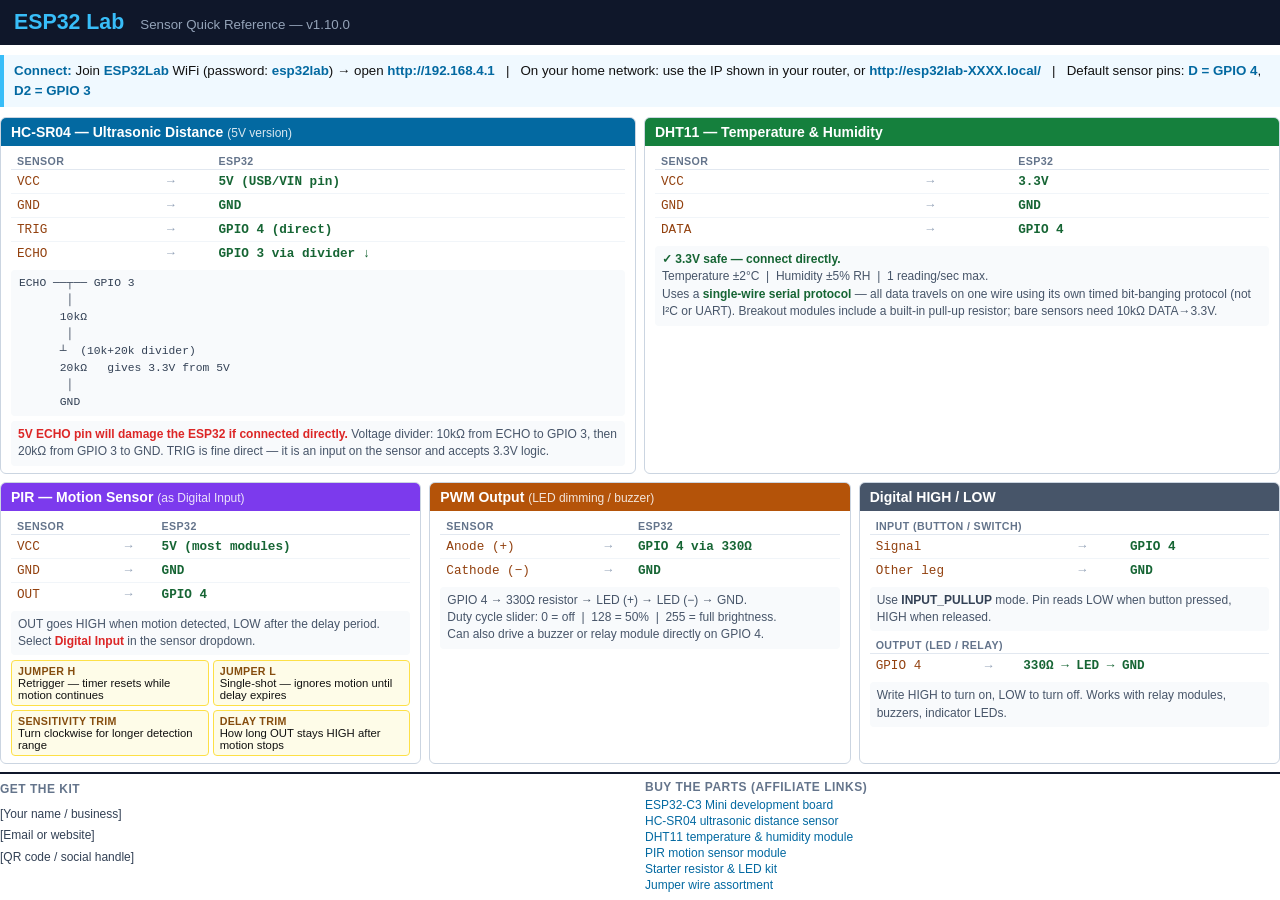
==== handout.html @ ec793209 "v1.10.0 — simple sensor page as default, printable show handout / now serves a stripped-down sensor-" ====
<!DOCTYPE html>
<html lang="en">
<head>
<meta charset="UTF-8">
<title>ESP32 Lab — Sensor Quick Reference</title>
<style>
@page { size: A4; margin: 12mm 14mm; }
*, *::before, *::after { box-sizing: border-box; margin: 0; padding: 0; }
body {
    font-family: Arial, Helvetica, sans-serif;
    font-size: 11pt;
    color: #111;
    background: #fff;
}

/* ── Header ── */
.page-header {
    background: #0f172a;
    color: #38bdf8;
    padding: 10px 14px;
    display: flex;
    align-items: baseline;
    gap: 16px;
    margin-bottom: 10px;
}
.page-header h1 { font-size: 16pt; font-weight: 700; }
.page-header .sub { font-size: 10pt; color: #94a3b8; }
.connect-note {
    background: #f0f9ff;
    border-left: 4px solid #38bdf8;
    padding: 6px 10px;
    font-size: 10pt;
    margin-bottom: 10px;
    line-height: 1.5;
}
.connect-note strong { color: #0369a1; }

/* ── Sensor grid ── */
.grid {
    display: grid;
    grid-template-columns: 1fr 1fr;
    gap: 8px;
    margin-bottom: 8px;
}
.grid.three { grid-template-columns: 1fr 1fr 1fr; }

.sensor {
    border: 1px solid #cbd5e1;
    border-radius: 6px;
    overflow: hidden;
    break-inside: avoid;
}
.sensor-head {
    padding: 6px 10px;
    font-weight: 700;
    font-size: 10.5pt;
    color: #fff;
}
.sensor-head.blue   { background: #0369a1; }
.sensor-head.green  { background: #15803d; }
.sensor-head.purple { background: #7c3aed; }
.sensor-head.amber  { background: #b45309; }
.sensor-head.slate  { background: #475569; }
.sensor-head small { font-weight: 400; font-size: 9pt; opacity: 0.85; }

.sensor-body { padding: 7px 10px; }

/* ── Wiring table ── */
table { width: 100%; border-collapse: collapse; font-size: 9.5pt; margin-bottom: 5px; }
th { text-align: left; font-size: 8pt; text-transform: uppercase; letter-spacing: 0.4px;
     color: #64748b; padding: 2px 6px; border-bottom: 1px solid #e2e8f0; }
td { padding: 4px 6px; border-bottom: 1px solid #f1f5f9; font-family: 'Courier New', monospace; }
tr:last-child td { border-bottom: none; }
.sp { color: #92400e; }
.arr { color: #94a3b8; padding: 0 4px; font-family: Arial, sans-serif; }
.ep { color: #166534; font-weight: 600; }

.note {
    font-size: 9pt;
    color: #475569;
    line-height: 1.45;
    background: #f8fafc;
    border-radius: 4px;
    padding: 5px 7px;
}
.note strong { color: #dc2626; }
.note .ok { color: #166534; font-weight: 600; }

/* ── Voltage divider diagram ── */
.divider {
    font-family: 'Courier New', monospace;
    font-size: 8.5pt;
    color: #334155;
    background: #f8fafc;
    padding: 5px 8px;
    border-radius: 4px;
    margin-bottom: 5px;
    line-height: 1.5;
    white-space: pre;
}

/* ── PIR callouts ── */
.pir-grid { display: grid; grid-template-columns: 1fr 1fr; gap: 4px; margin-top: 5px; }
.pir-item { background: #fefce8; border: 1px solid #fde047; border-radius: 4px; padding: 4px 6px; font-size: 8.5pt; }
.pir-item strong { display: block; color: #854d0e; font-size: 8pt; text-transform: uppercase; letter-spacing: 0.3px; }

/* ── Footer ── */
footer {
    border-top: 2px solid #0f172a;
    margin-top: 8px;
    padding-top: 6px;
    display: grid;
    grid-template-columns: 1fr 1fr;
    gap: 10px;
    font-size: 9pt;
}
footer h4 { font-size: 9pt; text-transform: uppercase; letter-spacing: 0.5px; color: #64748b; margin-bottom: 4px; }
.links a { display: block; color: #0369a1; text-decoration: none; margin-bottom: 2px; font-size: 9pt; }
.contact-block { color: #334155; line-height: 1.6; }
</style>
</head>
<body>

<div class="page-header">
  <h1>ESP32 Lab</h1>
  <span class="sub">Sensor Quick Reference &mdash; v1.10.0</span>
</div>

<div class="connect-note">
  <strong>Connect:</strong> Join <strong>ESP32Lab</strong> WiFi (password: <strong>esp32lab</strong>) &rarr; open <strong>http://192.168.4.1</strong>
  &nbsp;&nbsp;|&nbsp;&nbsp; On your home network: use the IP shown in your router, or <strong>http://esp32lab-XXXX.local/</strong>
  &nbsp;&nbsp;|&nbsp;&nbsp; Default sensor pins: <strong>D&nbsp;=&nbsp;GPIO&nbsp;4</strong>, <strong>D2&nbsp;=&nbsp;GPIO&nbsp;3</strong>
</div>

<!-- Row 1: Distance + Temp/Humidity -->
<div class="grid">

  <div class="sensor">
    <div class="sensor-head blue">HC-SR04 &mdash; Ultrasonic Distance <small>(5V version)</small></div>
    <div class="sensor-body">
      <table>
        <tr><th>Sensor</th><th></th><th>ESP32</th></tr>
        <tr><td class="sp">VCC</td><td class="arr">&rarr;</td><td class="ep">5V (USB/VIN pin)</td></tr>
        <tr><td class="sp">GND</td><td class="arr">&rarr;</td><td class="ep">GND</td></tr>
        <tr><td class="sp">TRIG</td><td class="arr">&rarr;</td><td class="ep">GPIO 4 (direct)</td></tr>
        <tr><td class="sp">ECHO</td><td class="arr">&rarr;</td><td class="ep">GPIO 3 via divider &darr;</td></tr>
      </table>
      <div class="divider">ECHO ──┬── GPIO 3
       │
      10k&#937;
       │
      ┴  (10k+20k divider)
      20k&#937;   gives 3.3V from 5V
       │
      GND</div>
      <div class="note"><strong>5V ECHO pin will damage the ESP32 if connected directly.</strong>
      Voltage divider: 10k&#937; from ECHO to GPIO&nbsp;3, then 20k&#937; from GPIO&nbsp;3 to GND.
      TRIG is fine direct &mdash; it is an input on the sensor and accepts 3.3V logic.</div>
    </div>
  </div>

  <div class="sensor">
    <div class="sensor-head green">DHT11 &mdash; Temperature &amp; Humidity</div>
    <div class="sensor-body">
      <table>
        <tr><th>Sensor</th><th></th><th>ESP32</th></tr>
        <tr><td class="sp">VCC</td><td class="arr">&rarr;</td><td class="ep">3.3V</td></tr>
        <tr><td class="sp">GND</td><td class="arr">&rarr;</td><td class="ep">GND</td></tr>
        <tr><td class="sp">DATA</td><td class="arr">&rarr;</td><td class="ep">GPIO 4</td></tr>
      </table>
      <div class="note">
        <span class="ok">&#10003; 3.3V safe &mdash; connect directly.</span><br>
        Temperature &plusmn;2&deg;C &nbsp;|&nbsp; Humidity &plusmn;5% RH &nbsp;|&nbsp; 1 reading/sec max.<br>
        Uses a <strong style="color:#166534">single-wire serial protocol</strong> &mdash; all data
        travels on one wire using its own timed bit-banging protocol (not I&sup2;C or UART).
        Breakout modules include a built-in pull-up resistor; bare sensors need 10k&#937; DATA&rarr;3.3V.
      </div>
    </div>
  </div>

</div>

<!-- Row 2: PIR + PWM + Digital -->
<div class="grid three">

  <div class="sensor">
    <div class="sensor-head purple">PIR &mdash; Motion Sensor <small>(as Digital Input)</small></div>
    <div class="sensor-body">
      <table>
        <tr><th>Sensor</th><th></th><th>ESP32</th></tr>
        <tr><td class="sp">VCC</td><td class="arr">&rarr;</td><td class="ep">5V (most modules)</td></tr>
        <tr><td class="sp">GND</td><td class="arr">&rarr;</td><td class="ep">GND</td></tr>
        <tr><td class="sp">OUT</td><td class="arr">&rarr;</td><td class="ep">GPIO 4</td></tr>
      </table>
      <div class="note">
        OUT goes HIGH when motion detected, LOW after the delay period.
        Select <strong>Digital Input</strong> in the sensor dropdown.
      </div>
      <div class="pir-grid">
        <div class="pir-item">
          <strong>Jumper H</strong>
          Retrigger &mdash; timer resets while motion continues
        </div>
        <div class="pir-item">
          <strong>Jumper L</strong>
          Single-shot &mdash; ignores motion until delay expires
        </div>
        <div class="pir-item">
          <strong>Sensitivity trim</strong>
          Turn clockwise for longer detection range
        </div>
        <div class="pir-item">
          <strong>Delay trim</strong>
          How long OUT stays HIGH after motion stops
        </div>
      </div>
    </div>
  </div>

  <div class="sensor">
    <div class="sensor-head amber">PWM Output <small>(LED dimming / buzzer)</small></div>
    <div class="sensor-body">
      <table>
        <tr><th>Sensor</th><th></th><th>ESP32</th></tr>
        <tr><td class="sp">Anode (+)</td><td class="arr">&rarr;</td><td class="ep">GPIO 4 via 330&#937;</td></tr>
        <tr><td class="sp">Cathode (&minus;)</td><td class="arr">&rarr;</td><td class="ep">GND</td></tr>
      </table>
      <div class="note">
        GPIO 4 &rarr; 330&#937; resistor &rarr; LED (+) &rarr; LED (&minus;) &rarr; GND.<br>
        Duty cycle slider: 0 = off &nbsp;|&nbsp; 128 = 50% &nbsp;|&nbsp; 255 = full brightness.<br>
        Can also drive a buzzer or relay module directly on GPIO 4.
      </div>
    </div>
  </div>

  <div class="sensor">
    <div class="sensor-head slate">Digital HIGH / LOW</div>
    <div class="sensor-body">
      <table>
        <tr><th colspan="3">Input (button / switch)</th></tr>
        <tr><td class="sp">Signal</td><td class="arr">&rarr;</td><td class="ep">GPIO 4</td></tr>
        <tr><td class="sp">Other leg</td><td class="arr">&rarr;</td><td class="ep">GND</td></tr>
      </table>
      <div class="note" style="margin-bottom:6px">
        Use <strong style="color:#334155">INPUT_PULLUP</strong> mode.
        Pin reads LOW when button pressed, HIGH when released.
      </div>
      <table>
        <tr><th colspan="3">Output (LED / relay)</th></tr>
        <tr><td class="sp">GPIO 4</td><td class="arr">&rarr;</td><td class="ep">330&#937; &rarr; LED &rarr; GND</td></tr>
      </table>
      <div class="note">
        Write HIGH to turn on, LOW to turn off.
        Works with relay modules, buzzers, indicator LEDs.
      </div>
    </div>
  </div>

</div>

<!-- Footer -->
<footer>
  <div class="contact-block">
    <h4>Get the kit</h4>
    <!-- EDIT: your contact details here -->
    <div style="color:#334155;line-height:1.8">
      [Your name / business]<br>
      [Email or website]<br>
      [QR code / social handle]
    </div>
  </div>
  <div class="links">
    <h4>Buy the parts (affiliate links)</h4>
    <!-- EDIT: replace # with your Amazon affiliate URLs -->
    <a href="#">ESP32-C3 Mini development board</a>
    <a href="#">HC-SR04 ultrasonic distance sensor</a>
    <a href="#">DHT11 temperature &amp; humidity module</a>
    <a href="#">PIR motion sensor module</a>
    <a href="#">Starter resistor &amp; LED kit</a>
    <a href="#">Jumper wire assortment</a>
  </div>
</footer>

</body>
</html>
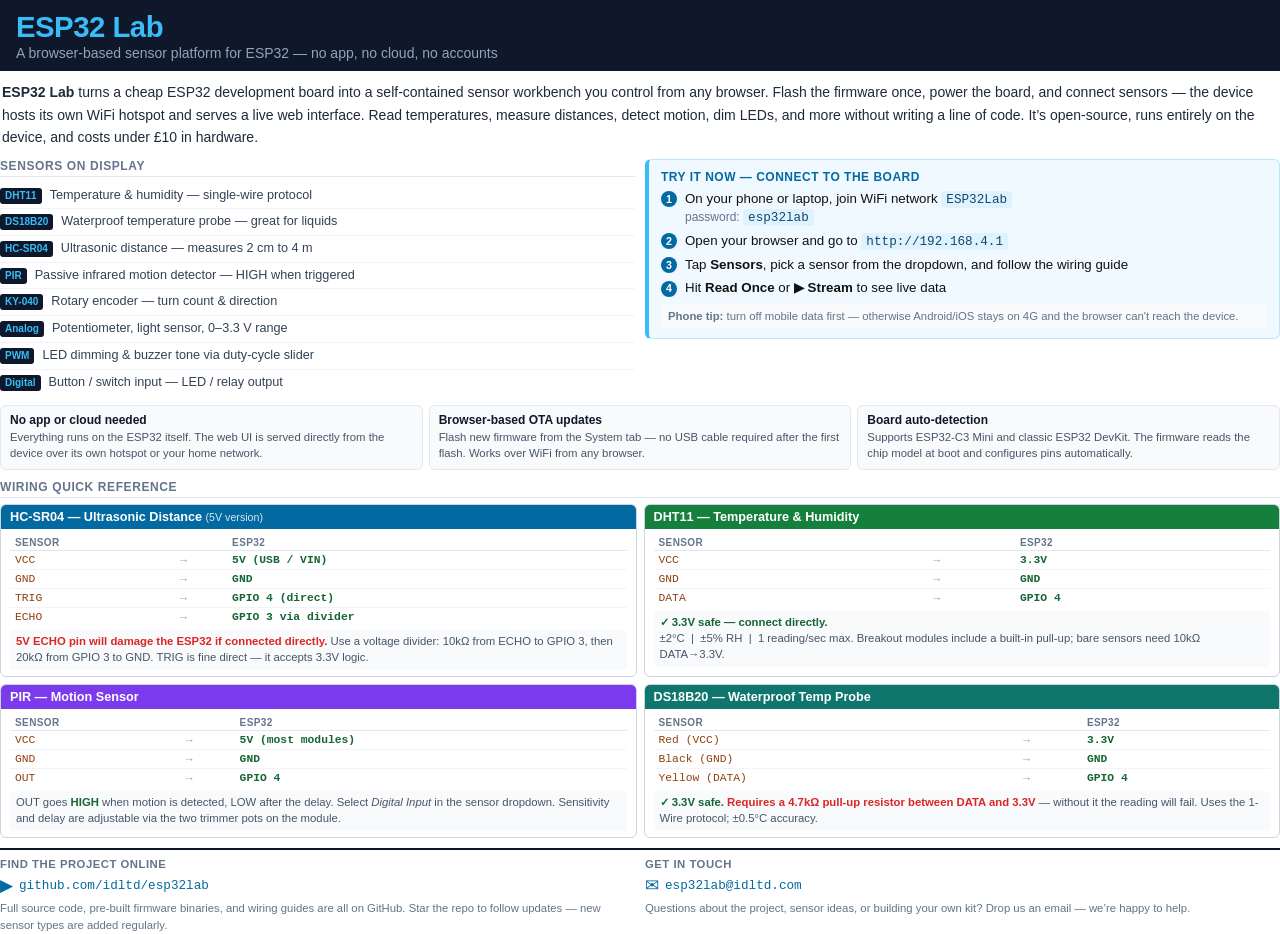
==== commit 0214254f: "Rewrite handout as a show handout with project intro, sensor list, and contact details Replaces the " ====
--- a/handout.html
+++ b/handout.html
@@ -2,7 +2,7 @@
 <html lang="en">
 <head>
 <meta charset="UTF-8">
-<title>ESP32 Lab — Sensor Quick Reference</title>
+<title>ESP32 Lab — Show Handout</title>
 <style>
 @page { size: A4; margin: 12mm 14mm; }
 *, *::before, *::after { box-sizing: border-box; margin: 0; padding: 0; }
@@ -17,267 +17,399 @@
 .page-header {
     background: #0f172a;
     color: #38bdf8;
-    padding: 10px 14px;
+    padding: 12px 16px 10px;
+    margin-bottom: 10px;
+}
+.page-header h1 { font-size: 22pt; font-weight: 700; letter-spacing: -0.5px; line-height: 1; }
+.page-header .tagline { font-size: 10.5pt; color: #94a3b8; margin-top: 4px; }
+
+/* ── Intro ── */
+.intro {
+    font-size: 10.5pt;
+    line-height: 1.6;
+    color: #1e293b;
+    margin-bottom: 10px;
+    padding: 0 2px;
+}
+
+/* ── Two-column layout ── */
+.columns {
+    display: grid;
+    grid-template-columns: 1fr 1fr;
+    gap: 10px;
+    margin-bottom: 10px;
+}
+
+/* ── Sensor list ── */
+.section-title {
+    font-size: 9pt;
+    font-weight: 700;
+    text-transform: uppercase;
+    letter-spacing: 0.6px;
+    color: #64748b;
+    margin-bottom: 6px;
+    border-bottom: 1px solid #e2e8f0;
+    padding-bottom: 3px;
+}
+
+.sensor-list {
+    list-style: none;
+}
+.sensor-list li {
     display: flex;
     align-items: baseline;
-    gap: 16px;
+    gap: 8px;
+    padding: 4px 0;
+    border-bottom: 1px solid #f1f5f9;
+    font-size: 10pt;
+    line-height: 1.4;
+}
+.sensor-list li:last-child { border-bottom: none; }
+.sensor-tag {
+    background: #0f172a;
+    color: #38bdf8;
+    font-size: 7.5pt;
+    font-weight: 700;
+    padding: 1px 5px;
+    border-radius: 3px;
+    white-space: nowrap;
+    flex-shrink: 0;
+}
+.sensor-desc { color: #334155; font-size: 9.5pt; }
+
+/* ── Connect box ── */
+.connect-box {
+    background: #f0f9ff;
+    border: 1px solid #bae6fd;
+    border-left: 4px solid #38bdf8;
+    border-radius: 6px;
+    padding: 10px 12px;
+}
+.connect-box h3 {
+    font-size: 9pt;
+    text-transform: uppercase;
+    letter-spacing: 0.5px;
+    color: #0369a1;
+    margin-bottom: 6px;
+}
+.connect-step {
+    display: flex;
+    align-items: baseline;
+    gap: 8px;
+    margin-bottom: 5px;
+    font-size: 10pt;
+    line-height: 1.4;
+}
+.step-num {
+    background: #0369a1;
+    color: #fff;
+    font-size: 8pt;
+    font-weight: 700;
+    width: 16px;
+    height: 16px;
+    border-radius: 50%;
+    display: flex;
+    align-items: center;
+    justify-content: center;
+    flex-shrink: 0;
+}
+.connect-step code {
+    font-family: 'Courier New', monospace;
+    background: #e0f2fe;
+    padding: 1px 5px;
+    border-radius: 3px;
+    font-size: 9.5pt;
+    color: #0c4a6e;
+}
+.phone-tip {
+    margin-top: 6px;
+    font-size: 8.5pt;
+    color: #64748b;
+    background: #f8fafc;
+    border-radius: 4px;
+    padding: 4px 7px;
+    line-height: 1.45;
+}
+
+/* ── What you can do ── */
+.feature-grid {
+    display: grid;
+    grid-template-columns: 1fr 1fr 1fr;
+    gap: 6px;
     margin-bottom: 10px;
 }
-.page-header h1 { font-size: 16pt; font-weight: 700; }
-.page-header .sub { font-size: 10pt; color: #94a3b8; }
-.connect-note {
-    background: #f0f9ff;
-    border-left: 4px solid #38bdf8;
-    padding: 6px 10px;
-    font-size: 10pt;
-    margin-bottom: 10px;
-    line-height: 1.5;
-}
-.connect-note strong { color: #0369a1; }
-
-/* ── Sensor grid ── */
-.grid {
+.feature {
+    background: #f8fafc;
+    border: 1px solid #e2e8f0;
+    border-radius: 6px;
+    padding: 7px 9px;
+}
+.feature h4 {
+    font-size: 9pt;
+    font-weight: 700;
+    color: #0f172a;
+    margin-bottom: 3px;
+}
+.feature p {
+    font-size: 8.5pt;
+    color: #475569;
+    line-height: 1.4;
+}
+
+/* ── Wiring reference ── */
+.wiring-grid {
     display: grid;
     grid-template-columns: 1fr 1fr;
-    gap: 8px;
-    margin-bottom: 8px;
-}
-.grid.three { grid-template-columns: 1fr 1fr 1fr; }
-
-.sensor {
+    gap: 7px;
+    margin-bottom: 10px;
+}
+.wcard {
     border: 1px solid #cbd5e1;
     border-radius: 6px;
     overflow: hidden;
     break-inside: avoid;
 }
-.sensor-head {
-    padding: 6px 10px;
+.wcard-head {
+    padding: 5px 9px;
     font-weight: 700;
-    font-size: 10.5pt;
+    font-size: 9.5pt;
     color: #fff;
 }
-.sensor-head.blue   { background: #0369a1; }
-.sensor-head.green  { background: #15803d; }
-.sensor-head.purple { background: #7c3aed; }
-.sensor-head.amber  { background: #b45309; }
-.sensor-head.slate  { background: #475569; }
-.sensor-head small { font-weight: 400; font-size: 9pt; opacity: 0.85; }
-
-.sensor-body { padding: 7px 10px; }
-
-/* ── Wiring table ── */
-table { width: 100%; border-collapse: collapse; font-size: 9.5pt; margin-bottom: 5px; }
-th { text-align: left; font-size: 8pt; text-transform: uppercase; letter-spacing: 0.4px;
-     color: #64748b; padding: 2px 6px; border-bottom: 1px solid #e2e8f0; }
-td { padding: 4px 6px; border-bottom: 1px solid #f1f5f9; font-family: 'Courier New', monospace; }
+.wcard-head.blue   { background: #0369a1; }
+.wcard-head.green  { background: #15803d; }
+.wcard-head.purple { background: #7c3aed; }
+.wcard-head.teal   { background: #0f766e; }
+.wcard-head small  { font-weight: 400; font-size: 8pt; opacity: 0.85; }
+.wcard-body { padding: 6px 9px; }
+
+table { width: 100%; border-collapse: collapse; font-size: 9pt; margin-bottom: 4px; }
+th { text-align: left; font-size: 7.5pt; text-transform: uppercase; letter-spacing: 0.4px;
+     color: #64748b; padding: 2px 5px; border-bottom: 1px solid #e2e8f0; }
+td { padding: 3px 5px; border-bottom: 1px solid #f1f5f9; font-family: 'Courier New', monospace; font-size: 8.5pt; }
 tr:last-child td { border-bottom: none; }
-.sp { color: #92400e; }
-.arr { color: #94a3b8; padding: 0 4px; font-family: Arial, sans-serif; }
-.ep { color: #166534; font-weight: 600; }
-
-.note {
-    font-size: 9pt;
+.sp  { color: #92400e; }
+.arr { color: #94a3b8; padding: 0 3px; font-family: Arial, sans-serif; }
+.ep  { color: #166534; font-weight: 600; }
+
+.wnote {
+    font-size: 8.5pt;
     color: #475569;
-    line-height: 1.45;
+    line-height: 1.4;
     background: #f8fafc;
-    border-radius: 4px;
-    padding: 5px 7px;
-}
-.note strong { color: #dc2626; }
-.note .ok { color: #166534; font-weight: 600; }
-
-/* ── Voltage divider diagram ── */
-.divider {
-    font-family: 'Courier New', monospace;
-    font-size: 8.5pt;
-    color: #334155;
-    background: #f8fafc;
-    padding: 5px 8px;
-    border-radius: 4px;
-    margin-bottom: 5px;
-    line-height: 1.5;
-    white-space: pre;
-}
-
-/* ── PIR callouts ── */
-.pir-grid { display: grid; grid-template-columns: 1fr 1fr; gap: 4px; margin-top: 5px; }
-.pir-item { background: #fefce8; border: 1px solid #fde047; border-radius: 4px; padding: 4px 6px; font-size: 8.5pt; }
-.pir-item strong { display: block; color: #854d0e; font-size: 8pt; text-transform: uppercase; letter-spacing: 0.3px; }
+    border-radius: 3px;
+    padding: 4px 6px;
+}
+.wnote strong { color: #dc2626; }
+.wnote .ok { color: #166534; font-weight: 600; }
 
 /* ── Footer ── */
 footer {
     border-top: 2px solid #0f172a;
     margin-top: 8px;
-    padding-top: 6px;
+    padding-top: 8px;
     display: grid;
     grid-template-columns: 1fr 1fr;
     gap: 10px;
-    font-size: 9pt;
-}
-footer h4 { font-size: 9pt; text-transform: uppercase; letter-spacing: 0.5px; color: #64748b; margin-bottom: 4px; }
-.links a { display: block; color: #0369a1; text-decoration: none; margin-bottom: 2px; font-size: 9pt; }
-.contact-block { color: #334155; line-height: 1.6; }
+}
+.footer-col h4 {
+    font-size: 8.5pt;
+    text-transform: uppercase;
+    letter-spacing: 0.5px;
+    color: #64748b;
+    margin-bottom: 5px;
+}
+.footer-link {
+    display: flex;
+    align-items: center;
+    gap: 6px;
+    margin-bottom: 4px;
+    font-size: 10pt;
+    color: #0369a1;
+    text-decoration: none;
+}
+.footer-link .icon {
+    font-size: 13pt;
+    flex-shrink: 0;
+}
+.footer-link span { font-family: 'Courier New', monospace; font-size: 9.5pt; }
+.footer-note {
+    font-size: 8.5pt;
+    color: #64748b;
+    line-height: 1.5;
+    margin-top: 4px;
+}
 </style>
 </head>
 <body>
 
+<!-- ── Header ── -->
 <div class="page-header">
   <h1>ESP32 Lab</h1>
-  <span class="sub">Sensor Quick Reference &mdash; v1.10.0</span>
+  <div class="tagline">A browser-based sensor platform for ESP32 &mdash; no app, no cloud, no accounts</div>
 </div>
 
-<div class="connect-note">
-  <strong>Connect:</strong> Join <strong>ESP32Lab</strong> WiFi (password: <strong>esp32lab</strong>) &rarr; open <strong>http://192.168.4.1</strong>
-  &nbsp;&nbsp;|&nbsp;&nbsp; On your home network: use the IP shown in your router, or <strong>http://esp32lab-XXXX.local/</strong>
-  &nbsp;&nbsp;|&nbsp;&nbsp; Default sensor pins: <strong>D&nbsp;=&nbsp;GPIO&nbsp;4</strong>, <strong>D2&nbsp;=&nbsp;GPIO&nbsp;3</strong>
+<!-- ── Intro ── -->
+<p class="intro">
+  <strong>ESP32 Lab</strong> turns a cheap ESP32 development board into a self-contained sensor workbench
+  you control from any browser. Flash the firmware once, power the board, and connect sensors —
+  the device hosts its own WiFi hotspot and serves a live web interface. Read temperatures, measure
+  distances, detect motion, dim LEDs, and more without writing a line of code.
+  It&rsquo;s open-source, runs entirely on the device, and costs under &pound;10 in hardware.
+</p>
+
+<!-- ── Two-column: sensors + connect ── -->
+<div class="columns">
+
+  <div>
+    <div class="section-title">Sensors on display</div>
+    <ul class="sensor-list">
+      <li><span class="sensor-tag">DHT11</span>       <span class="sensor-desc">Temperature &amp; humidity — single-wire protocol</span></li>
+      <li><span class="sensor-tag">DS18B20</span>     <span class="sensor-desc">Waterproof temperature probe — great for liquids</span></li>
+      <li><span class="sensor-tag">HC-SR04</span>     <span class="sensor-desc">Ultrasonic distance — measures 2 cm to 4 m</span></li>
+      <li><span class="sensor-tag">PIR</span>         <span class="sensor-desc">Passive infrared motion detector — HIGH when triggered</span></li>
+      <li><span class="sensor-tag">KY-040</span>      <span class="sensor-desc">Rotary encoder — turn count &amp; direction</span></li>
+      <li><span class="sensor-tag">Analog</span>      <span class="sensor-desc">Potentiometer, light sensor, 0&ndash;3.3 V range</span></li>
+      <li><span class="sensor-tag">PWM</span>         <span class="sensor-desc">LED dimming &amp; buzzer tone via duty-cycle slider</span></li>
+      <li><span class="sensor-tag">Digital</span>     <span class="sensor-desc">Button / switch input &mdash; LED / relay output</span></li>
+    </ul>
+  </div>
+
+  <div>
+    <div class="connect-box">
+      <h3>Try it now &mdash; connect to the board</h3>
+      <div class="connect-step">
+        <div class="step-num">1</div>
+        <div>On your phone or laptop, join WiFi network <code>ESP32Lab</code><br>
+          <span style="font-size:9pt;color:#64748b">password: <code>esp32lab</code></span></div>
+      </div>
+      <div class="connect-step">
+        <div class="step-num">2</div>
+        <div>Open your browser and go to <code>http://192.168.4.1</code></div>
+      </div>
+      <div class="connect-step">
+        <div class="step-num">3</div>
+        <div>Tap <strong>Sensors</strong>, pick a sensor from the dropdown, and follow the wiring guide</div>
+      </div>
+      <div class="connect-step">
+        <div class="step-num">4</div>
+        <div>Hit <strong>Read Once</strong> or <strong>&#9654; Stream</strong> to see live data</div>
+      </div>
+      <div class="phone-tip">
+        <strong>Phone tip:</strong> turn off mobile data first — otherwise Android/iOS stays on 4G and the browser can't reach the device.
+      </div>
+    </div>
+  </div>
+
 </div>
 
-<!-- Row 1: Distance + Temp/Humidity -->
-<div class="grid">
-
-  <div class="sensor">
-    <div class="sensor-head blue">HC-SR04 &mdash; Ultrasonic Distance <small>(5V version)</small></div>
-    <div class="sensor-body">
+<!-- ── Feature tiles ── -->
+<div class="feature-grid">
+  <div class="feature">
+    <h4>No app or cloud needed</h4>
+    <p>Everything runs on the ESP32 itself. The web UI is served directly from the device over its own hotspot or your home network.</p>
+  </div>
+  <div class="feature">
+    <h4>Browser-based OTA updates</h4>
+    <p>Flash new firmware from the System tab &mdash; no USB cable required after the first flash. Works over WiFi from any browser.</p>
+  </div>
+  <div class="feature">
+    <h4>Board auto-detection</h4>
+    <p>Supports ESP32-C3 Mini and classic ESP32 DevKit. The firmware reads the chip model at boot and configures pins automatically.</p>
+  </div>
+</div>
+
+<!-- ── Wiring quick reference ── -->
+<div class="section-title">Wiring quick reference</div>
+<div class="wiring-grid">
+
+  <div class="wcard">
+    <div class="wcard-head blue">HC-SR04 &mdash; Ultrasonic Distance <small>(5V version)</small></div>
+    <div class="wcard-body">
       <table>
         <tr><th>Sensor</th><th></th><th>ESP32</th></tr>
-        <tr><td class="sp">VCC</td><td class="arr">&rarr;</td><td class="ep">5V (USB/VIN pin)</td></tr>
+        <tr><td class="sp">VCC</td><td class="arr">&rarr;</td><td class="ep">5V (USB / VIN)</td></tr>
         <tr><td class="sp">GND</td><td class="arr">&rarr;</td><td class="ep">GND</td></tr>
         <tr><td class="sp">TRIG</td><td class="arr">&rarr;</td><td class="ep">GPIO 4 (direct)</td></tr>
-        <tr><td class="sp">ECHO</td><td class="arr">&rarr;</td><td class="ep">GPIO 3 via divider &darr;</td></tr>
+        <tr><td class="sp">ECHO</td><td class="arr">&rarr;</td><td class="ep">GPIO 3 via divider</td></tr>
       </table>
-      <div class="divider">ECHO ──┬── GPIO 3
-       │
-      10k&#937;
-       │
-      ┴  (10k+20k divider)
-      20k&#937;   gives 3.3V from 5V
-       │
-      GND</div>
-      <div class="note"><strong>5V ECHO pin will damage the ESP32 if connected directly.</strong>
-      Voltage divider: 10k&#937; from ECHO to GPIO&nbsp;3, then 20k&#937; from GPIO&nbsp;3 to GND.
-      TRIG is fine direct &mdash; it is an input on the sensor and accepts 3.3V logic.</div>
-    </div>
-  </div>
-
-  <div class="sensor">
-    <div class="sensor-head green">DHT11 &mdash; Temperature &amp; Humidity</div>
-    <div class="sensor-body">
+      <div class="wnote"><strong>5V ECHO pin will damage the ESP32 if connected directly.</strong>
+        Use a voltage divider: 10k&#937; from ECHO to GPIO&nbsp;3, then 20k&#937; from GPIO&nbsp;3 to GND.
+        TRIG is fine direct &mdash; it accepts 3.3V logic.</div>
+    </div>
+  </div>
+
+  <div class="wcard">
+    <div class="wcard-head green">DHT11 &mdash; Temperature &amp; Humidity</div>
+    <div class="wcard-body">
       <table>
         <tr><th>Sensor</th><th></th><th>ESP32</th></tr>
         <tr><td class="sp">VCC</td><td class="arr">&rarr;</td><td class="ep">3.3V</td></tr>
         <tr><td class="sp">GND</td><td class="arr">&rarr;</td><td class="ep">GND</td></tr>
         <tr><td class="sp">DATA</td><td class="arr">&rarr;</td><td class="ep">GPIO 4</td></tr>
       </table>
-      <div class="note">
+      <div class="wnote">
         <span class="ok">&#10003; 3.3V safe &mdash; connect directly.</span><br>
-        Temperature &plusmn;2&deg;C &nbsp;|&nbsp; Humidity &plusmn;5% RH &nbsp;|&nbsp; 1 reading/sec max.<br>
-        Uses a <strong style="color:#166534">single-wire serial protocol</strong> &mdash; all data
-        travels on one wire using its own timed bit-banging protocol (not I&sup2;C or UART).
-        Breakout modules include a built-in pull-up resistor; bare sensors need 10k&#937; DATA&rarr;3.3V.
-      </div>
-    </div>
-  </div>
-
-</div>
-
-<!-- Row 2: PIR + PWM + Digital -->
-<div class="grid three">
-
-  <div class="sensor">
-    <div class="sensor-head purple">PIR &mdash; Motion Sensor <small>(as Digital Input)</small></div>
-    <div class="sensor-body">
+        &plusmn;2&deg;C &nbsp;|&nbsp; &plusmn;5% RH &nbsp;|&nbsp; 1 reading/sec max.
+        Breakout modules include a built-in pull-up; bare sensors need 10k&#937; DATA&rarr;3.3V.</div>
+    </div>
+  </div>
+
+  <div class="wcard">
+    <div class="wcard-head purple">PIR &mdash; Motion Sensor</div>
+    <div class="wcard-body">
       <table>
         <tr><th>Sensor</th><th></th><th>ESP32</th></tr>
         <tr><td class="sp">VCC</td><td class="arr">&rarr;</td><td class="ep">5V (most modules)</td></tr>
         <tr><td class="sp">GND</td><td class="arr">&rarr;</td><td class="ep">GND</td></tr>
         <tr><td class="sp">OUT</td><td class="arr">&rarr;</td><td class="ep">GPIO 4</td></tr>
       </table>
-      <div class="note">
-        OUT goes HIGH when motion detected, LOW after the delay period.
-        Select <strong>Digital Input</strong> in the sensor dropdown.
-      </div>
-      <div class="pir-grid">
-        <div class="pir-item">
-          <strong>Jumper H</strong>
-          Retrigger &mdash; timer resets while motion continues
-        </div>
-        <div class="pir-item">
-          <strong>Jumper L</strong>
-          Single-shot &mdash; ignores motion until delay expires
-        </div>
-        <div class="pir-item">
-          <strong>Sensitivity trim</strong>
-          Turn clockwise for longer detection range
-        </div>
-        <div class="pir-item">
-          <strong>Delay trim</strong>
-          How long OUT stays HIGH after motion stops
-        </div>
-      </div>
-    </div>
-  </div>
-
-  <div class="sensor">
-    <div class="sensor-head amber">PWM Output <small>(LED dimming / buzzer)</small></div>
-    <div class="sensor-body">
+      <div class="wnote">OUT goes <strong style="color:#166534">HIGH</strong> when motion is detected, LOW after the delay.
+        Select <em>Digital Input</em> in the sensor dropdown.
+        Sensitivity and delay are adjustable via the two trimmer pots on the module.</div>
+    </div>
+  </div>
+
+  <div class="wcard">
+    <div class="wcard-head teal">DS18B20 &mdash; Waterproof Temp Probe</div>
+    <div class="wcard-body">
       <table>
         <tr><th>Sensor</th><th></th><th>ESP32</th></tr>
-        <tr><td class="sp">Anode (+)</td><td class="arr">&rarr;</td><td class="ep">GPIO 4 via 330&#937;</td></tr>
-        <tr><td class="sp">Cathode (&minus;)</td><td class="arr">&rarr;</td><td class="ep">GND</td></tr>
+        <tr><td class="sp">Red (VCC)</td><td class="arr">&rarr;</td><td class="ep">3.3V</td></tr>
+        <tr><td class="sp">Black (GND)</td><td class="arr">&rarr;</td><td class="ep">GND</td></tr>
+        <tr><td class="sp">Yellow (DATA)</td><td class="arr">&rarr;</td><td class="ep">GPIO 4</td></tr>
       </table>
-      <div class="note">
-        GPIO 4 &rarr; 330&#937; resistor &rarr; LED (+) &rarr; LED (&minus;) &rarr; GND.<br>
-        Duty cycle slider: 0 = off &nbsp;|&nbsp; 128 = 50% &nbsp;|&nbsp; 255 = full brightness.<br>
-        Can also drive a buzzer or relay module directly on GPIO 4.
-      </div>
-    </div>
-  </div>
-
-  <div class="sensor">
-    <div class="sensor-head slate">Digital HIGH / LOW</div>
-    <div class="sensor-body">
-      <table>
-        <tr><th colspan="3">Input (button / switch)</th></tr>
-        <tr><td class="sp">Signal</td><td class="arr">&rarr;</td><td class="ep">GPIO 4</td></tr>
-        <tr><td class="sp">Other leg</td><td class="arr">&rarr;</td><td class="ep">GND</td></tr>
-      </table>
-      <div class="note" style="margin-bottom:6px">
-        Use <strong style="color:#334155">INPUT_PULLUP</strong> mode.
-        Pin reads LOW when button pressed, HIGH when released.
-      </div>
-      <table>
-        <tr><th colspan="3">Output (LED / relay)</th></tr>
-        <tr><td class="sp">GPIO 4</td><td class="arr">&rarr;</td><td class="ep">330&#937; &rarr; LED &rarr; GND</td></tr>
-      </table>
-      <div class="note">
-        Write HIGH to turn on, LOW to turn off.
-        Works with relay modules, buzzers, indicator LEDs.
-      </div>
+      <div class="wnote">
+        <span class="ok">&#10003; 3.3V safe.</span>
+        <strong>Requires a 4.7k&#937; pull-up resistor between DATA and 3.3V</strong> &mdash; without it the reading will fail.
+        Uses the 1-Wire protocol; &plusmn;0.5&deg;C accuracy.</div>
     </div>
   </div>
 
 </div>
 
-<!-- Footer -->
+<!-- ── Footer ── -->
 <footer>
-  <div class="contact-block">
-    <h4>Get the kit</h4>
-    <!-- EDIT: your contact details here -->
-    <div style="color:#334155;line-height:1.8">
-      [Your name / business]<br>
-      [Email or website]<br>
-      [QR code / social handle]
-    </div>
-  </div>
-  <div class="links">
-    <h4>Buy the parts (affiliate links)</h4>
-    <!-- EDIT: replace # with your Amazon affiliate URLs -->
-    <a href="#">ESP32-C3 Mini development board</a>
-    <a href="#">HC-SR04 ultrasonic distance sensor</a>
-    <a href="#">DHT11 temperature &amp; humidity module</a>
-    <a href="#">PIR motion sensor module</a>
-    <a href="#">Starter resistor &amp; LED kit</a>
-    <a href="#">Jumper wire assortment</a>
+  <div class="footer-col">
+    <h4>Find the project online</h4>
+    <a class="footer-link" href="https://github.com/idltd/esp32lab">
+      <span class="icon">&#9654;</span>
+      <span>github.com/idltd/esp32lab</span>
+    </a>
+    <div class="footer-note">
+      Full source code, pre-built firmware binaries, and wiring guides are all on GitHub.
+      Star the repo to follow updates &mdash; new sensor types are added regularly.
+    </div>
+  </div>
+  <div class="footer-col">
+    <h4>Get in touch</h4>
+    <a class="footer-link" href="mailto:esp32lab@idltd.com">
+      <span class="icon">&#9993;</span>
+      <span>esp32lab@idltd.com</span>
+    </a>
+    <div class="footer-note">
+      Questions about the project, sensor ideas, or building your own kit?
+      Drop us an email &mdash; we&rsquo;re happy to help.
+    </div>
   </div>
 </footer>
 
